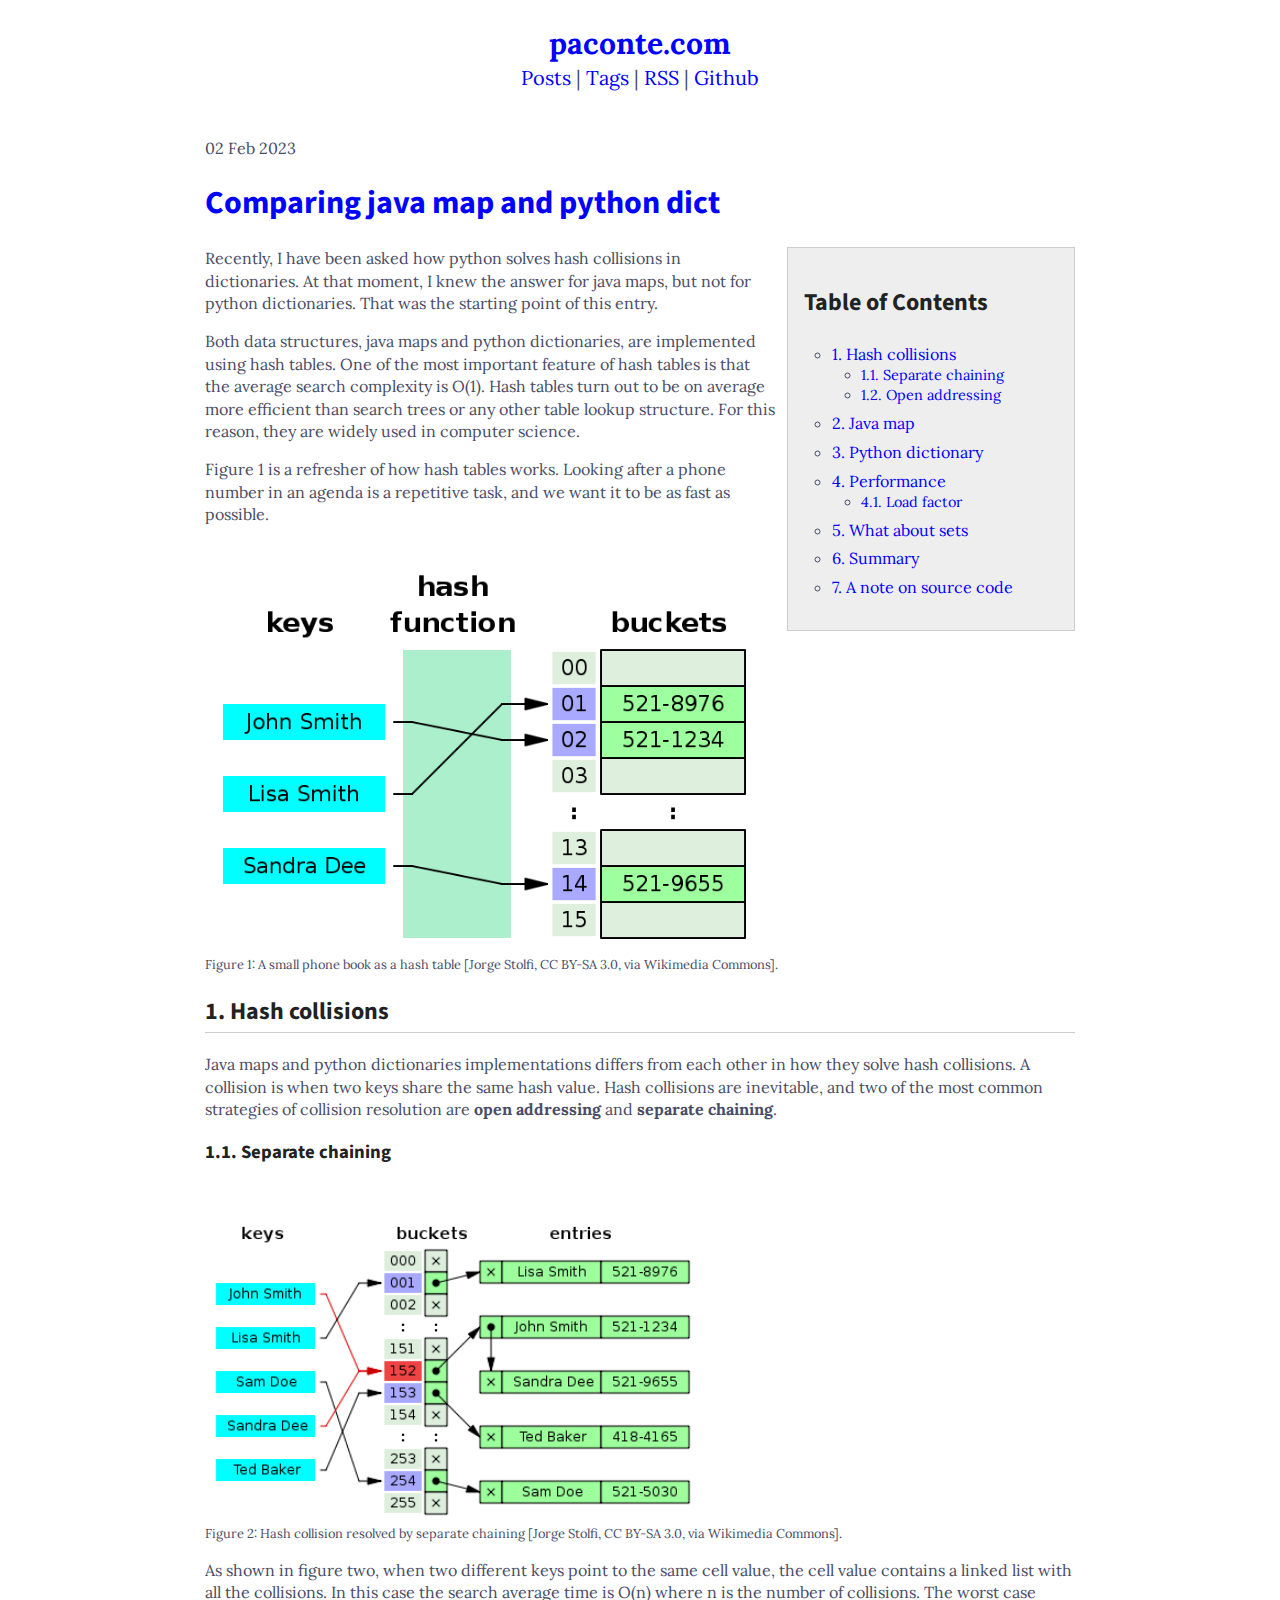
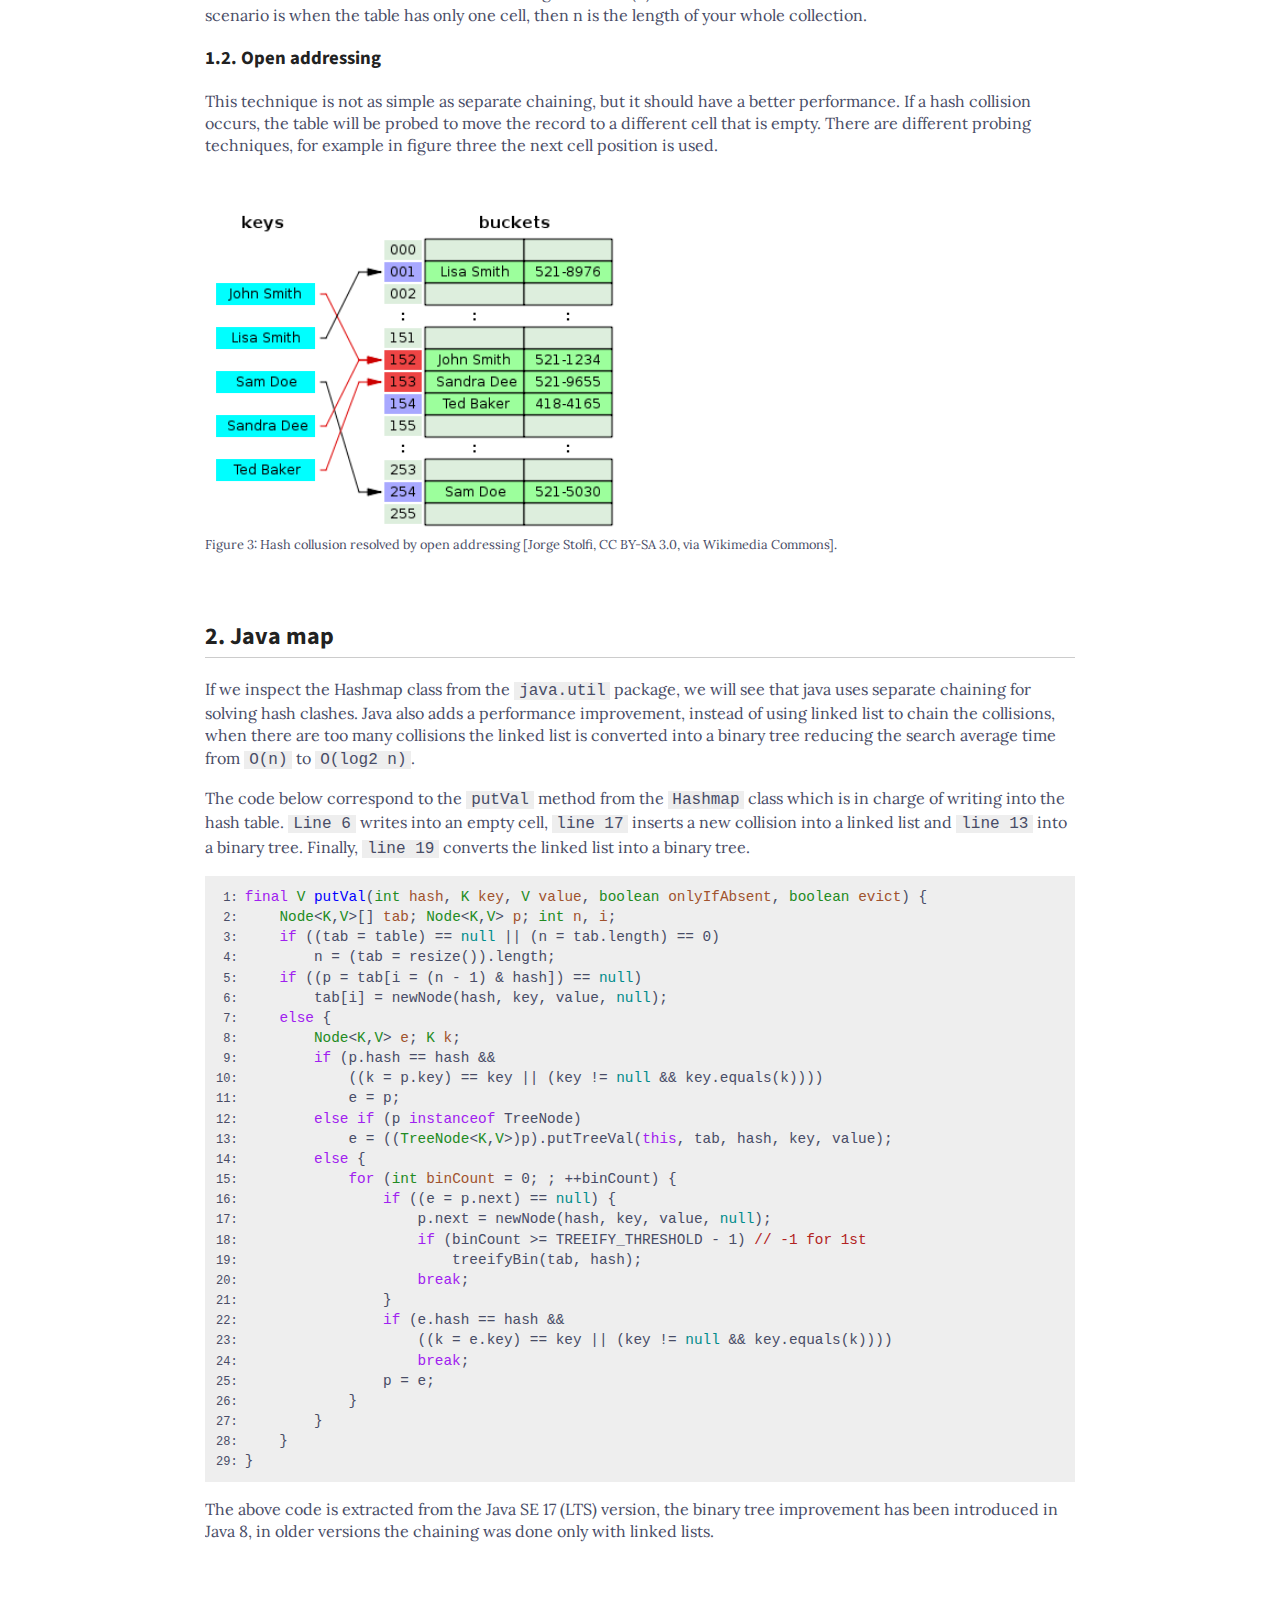
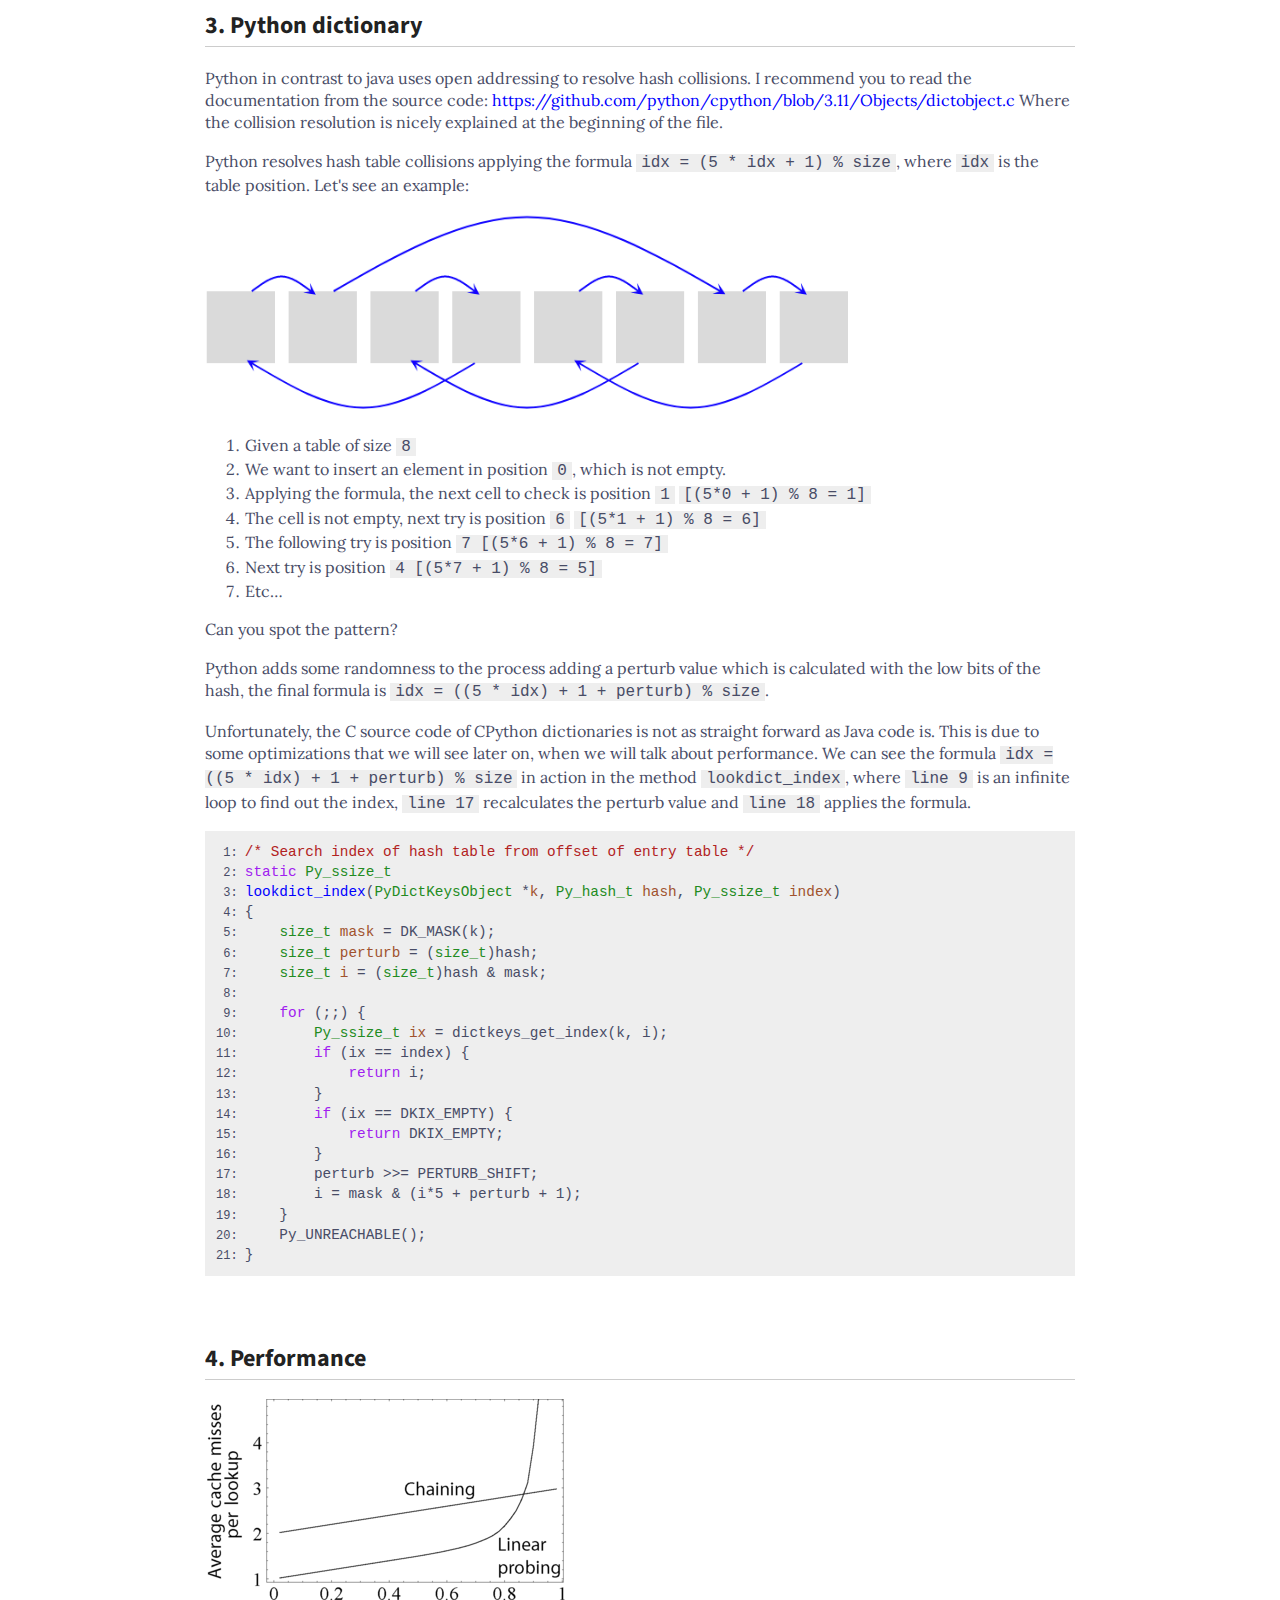
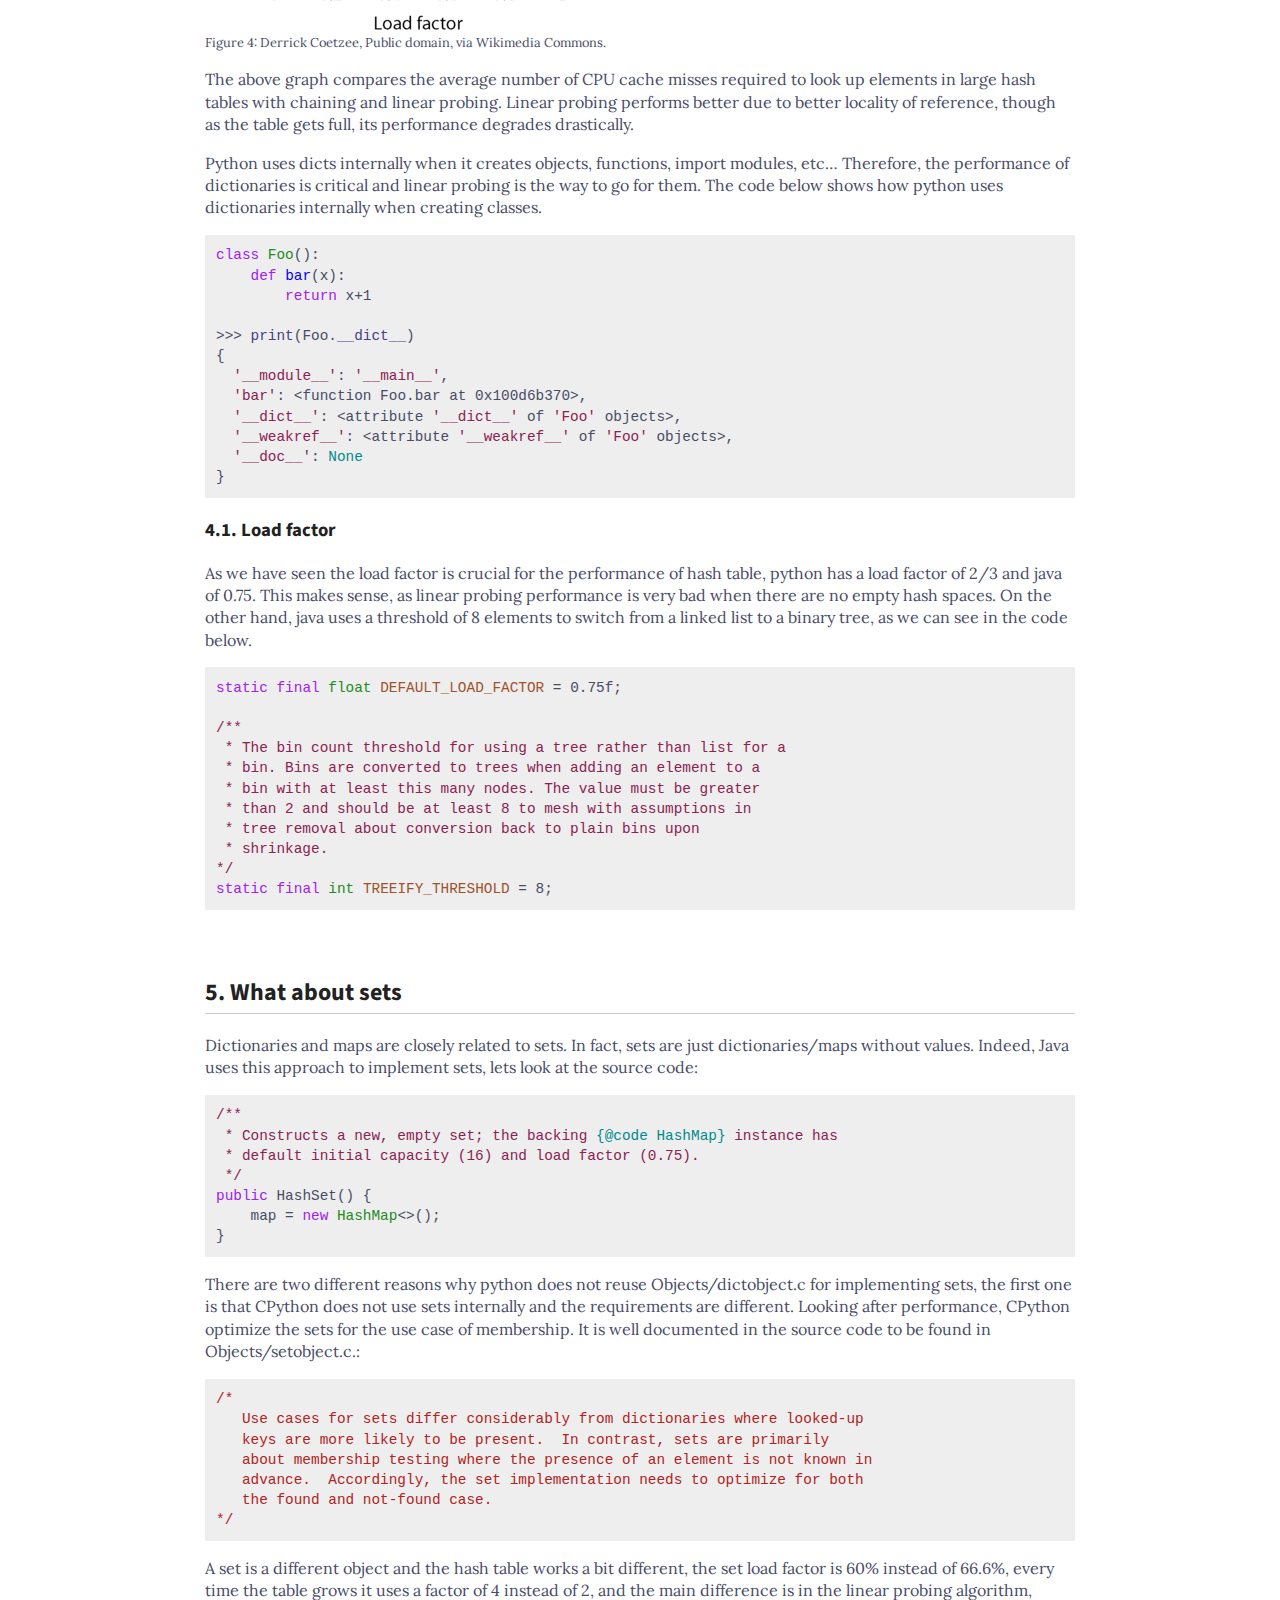
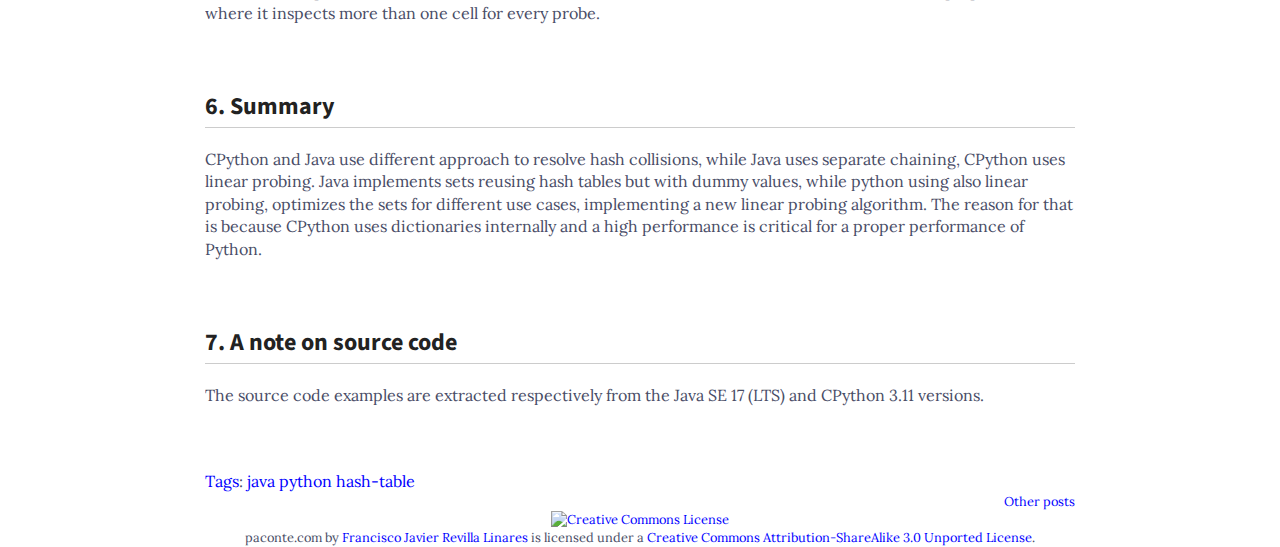
==== 2023-02-02-comparing-java-map-and-python-dictionary.html @ 25b5b7d2 "First version of the blog." ====
<!DOCTYPE html>
<html lang="en">
<head>
<meta charset="UTF-8">
<meta name="description" content="How hash table collisions are solved in java and python">
<link rel="alternate"
      type="application/rss+xml"
      href="https://paconte.com/rss.xml"
      title="RSS feed for https://paconte.com/">
<title>Comparing java map and python dict</title>
<meta name="author" content="Francisco Javier Revilla Linares">
<meta name="referrer" content="no-referrer">
<meta name="viewport" content="initial-scale=1,width=device-width,minimum-scale=1">
<link href= "./static/notes.css" rel="stylesheet" type="text/css" />
<link rel="icon" href="static/favicon.ico"></head>
<body>
<div id="preamble" class="status"><br>
<div class="header">
  <div class="sitelinks">
    <a href="https://paconte.com" style="font-weight:bold;font-size:1.5em;">paconte.com</a><br>
    <a href="https://paconte.com/archive.html">Posts</a>  |  <a href="https://paconte.com/tags.html">Tags</a>  |  <a href="https://paconte.com/rss.xml">RSS</a>  | <a href="https://github.com/paconte">Github</a>
  </div>
</div>
<br>
<br></div>
<div id="content">
<div class="post-date">02 Feb 2023</div><h1 class="post-title"><a href="https://paconte.com/2023-02-02-comparing-java-map-and-python-dictionary.html">Comparing java map and python dict</a></h1>
<nav id="table-of-contents" role="doc-toc">
<h2>Table of Contents</h2>
<div id="text-table-of-contents" role="doc-toc">
<ul>
<li><a href="#org8d18367">1. Hash collisions</a>
<ul>
<li><a href="#orgeb24349">1.1. Separate chaining</a></li>
<li><a href="#org7d9d505">1.2. Open addressing</a></li>
</ul>
</li>
<li><a href="#orgb540661">2. Java map</a></li>
<li><a href="#orgffb9a43">3. Python dictionary</a></li>
<li><a href="#org7fec450">4. Performance</a>
<ul>
<li><a href="#org183f72b">4.1. Load factor</a></li>
</ul>
</li>
<li><a href="#orgb569bdc">5. What about sets</a></li>
<li><a href="#org23e3da2">6. Summary</a></li>
<li><a href="#org6f526eb">7. A note on source code</a></li>
</ul>
</div>
</nav>
<p>
Recently, I have been asked how python solves hash collisions in
dictionaries. At that moment, I knew the answer for java maps, but
not for python dictionaries. That was the starting point of this entry.<br>
</p>

<p>
Both data structures, java maps and python dictionaries, are implemented
using hash tables. One of the most important feature of hash tables is 
that the average search complexity is O(1). Hash tables turn out to be on
average more efficient than search trees or any other table lookup
structure. For this reason, they are widely used in computer science.<br>
</p>

<p>
Figure 1 is a refresher of how hash tables works. Looking after a phone
number in an agenda is a repetitive task, and we want it to be as fast
as possible.
</p>


<figure id="org9284dd5">
<img src="./images/comparing-java-map-python-dict/hash_table_example_630x460px.svg.png" alt="hash_table_example_630x460px.svg.png" width="567px" height="414px">

<figcaption><span class="figure-number">Figure 1: </span>A small phone book as a hash table [Jorge Stolfi, CC BY-SA 3.0, via Wikimedia Commons].</figcaption>
</figure>


<div id="outline-container-org8d18367" class="outline-2">
<h2 id="org8d18367"><span class="section-number-2">1.</span> Hash collisions</h2>
<div class="outline-text-2" id="text-1">
<p>
Java maps and python dictionaries implementations differs from each
other in how they solve hash collisions. A collision is when two keys
share the same hash value. Hash collisions are inevitable, and two of
the most common strategies of collision resolution are <b>open addressing</b>
and <b>separate chaining</b>.
</p>
</div>

<div id="outline-container-orgeb24349" class="outline-3">
<h3 id="orgeb24349"><span class="section-number-3">1.1.</span> Separate chaining</h3>
<div class="outline-text-3" id="text-1-1">

<figure id="org6eb16a6">
<img src="./images/comparing-java-map-python-dict/hash_table_chaining_450x310px.svg.png" alt="hash_table_chaining_450x310px.svg.png" width="495px" height="341px">

<figcaption><span class="figure-number">Figure 2: </span>Hash collision resolved by separate chaining [Jorge Stolfi, CC BY-SA 3.0, via Wikimedia Commons].</figcaption>
</figure>

<p>
As shown in figure two, when two different keys point to the same cell value,
the cell value contains a linked list with all the collisions. In this case
the search average time is O(n) where n is the number of collisions. The
worst case scenario is when the table has only one cell, then n is the length
of your whole collection.
</p>
</div>
</div>

<div id="outline-container-org7d9d505" class="outline-3">
<h3 id="org7d9d505"><span class="section-number-3">1.2.</span> Open addressing</h3>
<div class="outline-text-3" id="text-1-2">
<p>
This technique is not as simple as separate chaining, but it should have a
better performance. If a hash collision occurs, the table will be probed
to move the record to a different cell that is empty. There are different
probing techniques, for example in figure three the next cell position is used.
</p>


<figure id="orge986632">
<img src="./images/comparing-java-map-python-dict/hash_table_open_addressing_380x330px.svg.png" alt="hash_table_open_addressing_380x330px.svg.png" width="418px" height="363px">

<figcaption><span class="figure-number">Figure 3: </span>Hash collusion resolved by open addressing [Jorge Stolfi, CC BY-SA 3.0, via Wikimedia Commons].</figcaption>
</figure>
</div>
</div>
</div>


<div id="outline-container-orgb540661" class="outline-2">
<h2 id="orgb540661"><span class="section-number-2">2.</span> Java map</h2>
<div class="outline-text-2" id="text-2">
<p>
If we inspect the Hashmap class from the <code>java.util</code> package, we will see
that java uses separate chaining for solving hash clashes. Java also adds
a performance improvement, instead of using linked list to chain the
collisions, when there are too many collisions the linked list is
converted into a binary tree reducing the search average time from <code>O(n)</code>
to <code>O(log2 n)</code>.
</p>

<p>
The code below correspond to the <code>putVal</code> method from the <code>Hashmap</code>
class which is in
charge of writing into the hash table. <code>Line 6</code> writes into an empty
cell, <code>line 17</code> inserts a new collision into a linked list and <code>line 13</code>
into a binary tree. Finally, <code>line 19</code> converts the linked list into a
binary tree.
</p>

<div class="org-src-container">
<pre class="src src-java"><span class="linenr"> 1: </span><span style="color: #a020f0;">final</span> <span style="color: #228b22;">V</span> <span style="color: #0000ff;">putVal</span>(<span style="color: #228b22;">int</span> <span style="color: #a0522d;">hash</span>, <span style="color: #228b22;">K</span> <span style="color: #a0522d;">key</span>, <span style="color: #228b22;">V</span> <span style="color: #a0522d;">value</span>, <span style="color: #228b22;">boolean</span> <span style="color: #a0522d;">onlyIfAbsent</span>, <span style="color: #228b22;">boolean</span> <span style="color: #a0522d;">evict</span>) {
<span class="linenr"> 2: </span>    <span style="color: #228b22;">Node</span>&lt;<span style="color: #228b22;">K</span>,<span style="color: #228b22;">V</span>&gt;[] <span style="color: #a0522d;">tab</span>; <span style="color: #228b22;">Node</span>&lt;<span style="color: #228b22;">K</span>,<span style="color: #228b22;">V</span>&gt; <span style="color: #a0522d;">p</span>; <span style="color: #228b22;">int</span> <span style="color: #a0522d;">n</span>, <span style="color: #a0522d;">i</span>;
<span class="linenr"> 3: </span>    <span style="color: #a020f0;">if</span> ((tab = table) == <span style="color: #008b8b;">null</span> || (n = tab.length) == 0)
<span class="linenr"> 4: </span>        n = (tab = resize()).length;
<span class="linenr"> 5: </span>    <span style="color: #a020f0;">if</span> ((p = tab[i = (n - 1) &amp; hash]) == <span style="color: #008b8b;">null</span>)
<span class="linenr"> 6: </span>        tab[i] = newNode(hash, key, value, <span style="color: #008b8b;">null</span>);
<span class="linenr"> 7: </span>    <span style="color: #a020f0;">else</span> {
<span class="linenr"> 8: </span>        <span style="color: #228b22;">Node</span>&lt;<span style="color: #228b22;">K</span>,<span style="color: #228b22;">V</span>&gt; <span style="color: #a0522d;">e</span>; <span style="color: #228b22;">K</span> <span style="color: #a0522d;">k</span>;
<span class="linenr"> 9: </span>        <span style="color: #a020f0;">if</span> (p.hash == hash &amp;&amp;
<span class="linenr">10: </span>            ((k = p.key) == key || (key != <span style="color: #008b8b;">null</span> &amp;&amp; key.equals(k))))
<span class="linenr">11: </span>            e = p;
<span class="linenr">12: </span>        <span style="color: #a020f0;">else</span> <span style="color: #a020f0;">if</span> (p <span style="color: #a020f0;">instanceof</span> TreeNode)
<span class="linenr">13: </span>            e = ((<span style="color: #228b22;">TreeNode</span>&lt;<span style="color: #228b22;">K</span>,<span style="color: #228b22;">V</span>&gt;)p).putTreeVal(<span style="color: #a020f0;">this</span>, tab, hash, key, value);
<span class="linenr">14: </span>        <span style="color: #a020f0;">else</span> {
<span class="linenr">15: </span>            <span style="color: #a020f0;">for</span> (<span style="color: #228b22;">int</span> <span style="color: #a0522d;">binCount</span> = 0; ; ++binCount) {
<span class="linenr">16: </span>                <span style="color: #a020f0;">if</span> ((e = p.next) == <span style="color: #008b8b;">null</span>) {
<span class="linenr">17: </span>                    p.next = newNode(hash, key, value, <span style="color: #008b8b;">null</span>);
<span class="linenr">18: </span>                    <span style="color: #a020f0;">if</span> (binCount &gt;= TREEIFY_THRESHOLD - 1) <span style="color: #b22222;">// </span><span style="color: #b22222;">-1 for 1st</span>
<span class="linenr">19: </span>                        treeifyBin(tab, hash);
<span class="linenr">20: </span>                    <span style="color: #a020f0;">break</span>;
<span class="linenr">21: </span>                }
<span class="linenr">22: </span>                <span style="color: #a020f0;">if</span> (e.hash == hash &amp;&amp;
<span class="linenr">23: </span>                    ((k = e.key) == key || (key != <span style="color: #008b8b;">null</span> &amp;&amp; key.equals(k))))
<span class="linenr">24: </span>                    <span style="color: #a020f0;">break</span>;
<span class="linenr">25: </span>                p = e;
<span class="linenr">26: </span>            }
<span class="linenr">27: </span>        }
<span class="linenr">28: </span>    }
<span class="linenr">29: </span>}
</pre>
</div>

<p>
The above code is extracted from the Java SE 17 (LTS) version, the binary
tree improvement has been introduced in Java 8, in older versions the
chaining was done only with linked lists.
</p>
</div>
</div>


<div id="outline-container-orgffb9a43" class="outline-2">
<h2 id="orgffb9a43"><span class="section-number-2">3.</span> Python dictionary</h2>
<div class="outline-text-2" id="text-3">
<p>
Python in contrast to java uses open addressing to resolve hash collisions.
I recommend you to read the documentation from the source code: 
<a href="https://github.com/python/cpython/blob/3.11/Objects/dictobject.c">https://github.com/python/cpython/blob/3.11/Objects/dictobject.c</a>
Where the collision resolution is nicely explained at the beginning of the
file.
</p>

<p>
Python resolves hash table collisions applying the formula
<code>idx = (5 * idx + 1) % size</code>, where <code>idx</code> is the table position. 
Let's see an example:<br>
</p>


<figure id="org8027142">
<img src="./images/comparing-java-map-python-dict/python_open_chaining_formula_720x228px.png" alt="python_open_chaining_formula_720x228px.png" width="648px" height="205px">

</figure>

<ol class="org-ol">
<li>Given a table of size <code>8</code></li>
<li>We want to insert an element in position <code>0</code>, which is not empty.</li>
<li>Applying the formula, the next cell to check is position <code>1</code>  <code>[(5*0 + 1) % 8 = 1]</code></li>
<li>The cell is not empty, next try is position <code>6</code> <code>[(5*1 + 1) % 8 = 6]</code></li>
<li>The following try is position <code>7 [(5*6 + 1) % 8 = 7]</code></li>
<li>Next try is position  <code>4 [(5*7 + 1) % 8 = 5]</code></li>
<li>Etc&#x2026;</li>
</ol>

<p>
Can you spot the pattern?
</p>

<p>
Python adds some randomness to the process adding a perturb value which is
calculated with the low bits of the hash, the final formula is
<code>idx = ((5 * idx) + 1 + perturb) % size</code>.
</p>


<p>
Unfortunately, the C source code of CPython dictionaries is not as straight
forward as Java code is. This is due to some optimizations that we will
see later on, when we will talk about performance. We can see the formula
<code>idx = ((5 * idx) + 1 + perturb) % size</code>
in action in the method <code>lookdict_index</code>, where <code>line 9</code> is an infinite
loop to find out the index, <code>line 17</code> recalculates the perturb value and
<code>line 18</code> applies the formula.
</p>


<div class="org-src-container">
<pre class="src src-c"><span class="linenr"> 1: </span><span style="color: #b22222;">/* </span><span style="color: #b22222;">Search index of hash table from offset of entry table</span><span style="color: #b22222;"> */</span>
<span class="linenr"> 2: </span><span style="color: #a020f0;">static</span> <span style="color: #228b22;">Py_ssize_t</span>
<span class="linenr"> 3: </span><span style="color: #0000ff;">lookdict_index</span>(<span style="color: #228b22;">PyDictKeysObject</span> *<span style="color: #a0522d;">k</span>, <span style="color: #228b22;">Py_hash_t</span> <span style="color: #a0522d;">hash</span>, <span style="color: #228b22;">Py_ssize_t</span> <span style="color: #a0522d;">index</span>)
<span class="linenr"> 4: </span>{
<span class="linenr"> 5: </span>    <span style="color: #228b22;">size_t</span> <span style="color: #a0522d;">mask</span> = DK_MASK(k);
<span class="linenr"> 6: </span>    <span style="color: #228b22;">size_t</span> <span style="color: #a0522d;">perturb</span> = (<span style="color: #228b22;">size_t</span>)hash;
<span class="linenr"> 7: </span>    <span style="color: #228b22;">size_t</span> <span style="color: #a0522d;">i</span> = (<span style="color: #228b22;">size_t</span>)hash &amp; mask;
<span class="linenr"> 8: </span>
<span class="linenr"> 9: </span>    <span style="color: #a020f0;">for</span> (;;) {
<span class="linenr">10: </span>        <span style="color: #228b22;">Py_ssize_t</span> <span style="color: #a0522d;">ix</span> = dictkeys_get_index(k, i);
<span class="linenr">11: </span>        <span style="color: #a020f0;">if</span> (ix == index) {
<span class="linenr">12: </span>            <span style="color: #a020f0;">return</span> i;
<span class="linenr">13: </span>        }
<span class="linenr">14: </span>        <span style="color: #a020f0;">if</span> (ix == DKIX_EMPTY) {
<span class="linenr">15: </span>            <span style="color: #a020f0;">return</span> DKIX_EMPTY;
<span class="linenr">16: </span>        }
<span class="linenr">17: </span>        perturb &gt;&gt;= PERTURB_SHIFT;
<span class="linenr">18: </span>        i = mask &amp; (i*5 + perturb + 1);
<span class="linenr">19: </span>    }
<span class="linenr">20: </span>    Py_UNREACHABLE();
<span class="linenr">21: </span>}
</pre>
</div>
</div>
</div>

<div id="outline-container-org7fec450" class="outline-2">
<h2 id="org7fec450"><span class="section-number-2">4.</span> Performance</h2>
<div class="outline-text-2" id="text-4">

<figure id="orga9baba5">
<img src="./images/comparing-java-map-python-dict/hash_table_average_insertion_time_362x235px.png" alt="hash_table_average_insertion_time_362x235px.png" width="362px" height="235px">

<figcaption><span class="figure-number">Figure 4: </span>Derrick Coetzee, Public domain, via Wikimedia Commons.</figcaption>
</figure>


<p>
The above graph compares the average number of CPU cache
misses required to look up elements in large hash tables with chaining
and linear probing. Linear probing performs better due to better locality
of reference, though as the table gets full, its performance degrades
drastically.
</p>

<p>
Python uses dicts internally when it creates objects, functions,
import modules, etc&#x2026; Therefore, the performance of dictionaries is
critical and linear probing is the way to go for them. The code below
shows how python uses dictionaries internally when creating classes.
</p>

<div class="org-src-container">
<pre class="src src-python"><span style="color: #a020f0;">class</span> <span style="color: #228b22;">Foo</span>():
    <span style="color: #a020f0;">def</span> <span style="color: #0000ff;">bar</span>(x):
        <span style="color: #a020f0;">return</span> x+1

&gt;&gt;&gt; <span style="color: #483d8b;">print</span>(Foo.<span style="color: #483d8b;">__dict__</span>)
{
  <span style="color: #8b2252;">'__module__'</span>: <span style="color: #8b2252;">'__main__'</span>,
  <span style="color: #8b2252;">'bar'</span>: &lt;function Foo.bar at 0x100d6b370&gt;,
  <span style="color: #8b2252;">'__dict__'</span>: &lt;attribute <span style="color: #8b2252;">'__dict__'</span> of <span style="color: #8b2252;">'Foo'</span> objects&gt;,
  <span style="color: #8b2252;">'__weakref__'</span>: &lt;attribute <span style="color: #8b2252;">'__weakref__'</span> of <span style="color: #8b2252;">'Foo'</span> objects&gt;,
  <span style="color: #8b2252;">'__doc__'</span>: <span style="color: #008b8b;">None</span>
}
</pre>
</div>
</div>


<div id="outline-container-org183f72b" class="outline-3">
<h3 id="org183f72b"><span class="section-number-3">4.1.</span> Load factor</h3>
<div class="outline-text-3" id="text-4-1">
<p>
As we have seen the load factor is crucial for the performance of hash table,
python has a load factor of 2/3 and java of 0.75. This makes sense, as linear
probing performance is very bad when there are no empty hash spaces. On the
other hand, java uses a threshold of 8 elements to switch from a linked list
to a binary tree, as we can see in the code below.
</p>

<div class="org-src-container">
<pre class="src src-java"><span style="color: #a020f0;">static</span> <span style="color: #a020f0;">final</span> <span style="color: #228b22;">float</span> <span style="color: #a0522d;">DEFAULT_LOAD_FACTOR</span> = 0.75f;

<span style="color: #8b2252;">/**</span>
<span style="color: #8b2252;"> * The bin count threshold for using a tree rather than list for a</span>
<span style="color: #8b2252;"> * bin. Bins are converted to trees when adding an element to a</span>
<span style="color: #8b2252;"> * bin with at least this many nodes. The value must be greater</span>
<span style="color: #8b2252;"> * than 2 and should be at least 8 to mesh with assumptions in</span>
<span style="color: #8b2252;"> * tree removal about conversion back to plain bins upon</span>
<span style="color: #8b2252;"> * shrinkage.</span>
<span style="color: #8b2252;">*/</span>
<span style="color: #a020f0;">static</span> <span style="color: #a020f0;">final</span> <span style="color: #228b22;">int</span> <span style="color: #a0522d;">TREEIFY_THRESHOLD</span> = 8;
</pre>
</div>
</div>
</div>
</div>


<div id="outline-container-orgb569bdc" class="outline-2">
<h2 id="orgb569bdc"><span class="section-number-2">5.</span> What about sets</h2>
<div class="outline-text-2" id="text-5">
<p>
Dictionaries and maps are closely related to sets. In fact, sets are just
dictionaries/maps without values. Indeed, Java uses this approach to
implement sets, lets look at the source code: 
</p>

<div class="org-src-container">
<pre class="src src-java"><span style="color: #8b2252;">/**</span>
<span style="color: #8b2252;"> * Constructs a new, empty set; the backing </span><span style="color: #008b8b;">{@code HashMap}</span><span style="color: #8b2252;"> instance has</span>
<span style="color: #8b2252;"> * default initial capacity (16) and load factor (0.75).</span>
<span style="color: #8b2252;"> */</span>
<span style="color: #a020f0;">public</span> HashSet() {
    map = <span style="color: #a020f0;">new</span> <span style="color: #228b22;">HashMap</span>&lt;&gt;();
}
</pre>
</div>

<p>
There are two different reasons why python does not reuse Objects/dictobject.c for
implementing sets,
the first one is that CPython does not use sets internally and the requirements
are different. Looking after performance, CPython optimize the sets for the use
case of membership. It is well documented in the source code to be found in
Objects/setobject.c.:
</p>

<div class="org-src-container">
<pre class="src src-c"><span style="color: #b22222;">/*</span>
<span style="color: #b22222;">   Use cases for sets differ considerably from dictionaries where looked-up</span>
<span style="color: #b22222;">   keys are more likely to be present.  In contrast, sets are primarily</span>
<span style="color: #b22222;">   about membership testing where the presence of an element is not known in</span>
<span style="color: #b22222;">   advance.  Accordingly, the set implementation needs to optimize for both</span>
<span style="color: #b22222;">   the found and not-found case.</span>
<span style="color: #b22222;">*/</span>
</pre>
</div>

<p>
A set is a different object and the hash table works a bit different,
the set load factor is 60% instead of 66.6%, every time the table grows
it uses a factor of 4 instead of 2, and the main difference is in the
linear probing algorithm, where it inspects more than one cell for every
probe. 
</p>
</div>
</div>

<div id="outline-container-org23e3da2" class="outline-2">
<h2 id="org23e3da2"><span class="section-number-2">6.</span> Summary</h2>
<div class="outline-text-2" id="text-6">
<p>
CPython and Java use different approach to resolve hash collisions,
while Java uses separate chaining, CPython uses linear probing. Java
implements sets reusing hash tables but with dummy values, while python
using also linear probing, optimizes the sets for different use cases,
implementing a new linear probing algorithm. The reason for that is because
CPython uses dictionaries internally and a high performance is critical
for a proper performance of Python.
</p>
</div>
</div>

<div id="outline-container-org6f526eb" class="outline-2">
<h2 id="org6f526eb"><span class="section-number-2">7.</span> A note on source code</h2>
<div class="outline-text-2" id="text-7">
<p>
The source code examples are extracted respectively from the Java SE 17
(LTS) and CPython 3.11 versions.
</p>
</div>
</div>
<div class="taglist"><a href="https://paconte.com/tags.html">Tags</a>: <a href="https://paconte.com/tag-java.html">java</a> <a href="https://paconte.com/tag-python.html">python</a> <a href="https://paconte.com/tag-hash-table.html">hash-table</a> </div></div>
<div id="postamble" class="status"><div id="archive"><a href="https://paconte.com/archive.html">Other posts</a></div>
<center><a rel="license" href="https://creativecommons.org/licenses/by-sa/3.0/"><img alt="Creative Commons License" style="border-width:0" src="https://i.creativecommons.org/l/by-sa/3.0/88x31.png" /></a><br /><span xmlns:dct="https://purl.org/dc/terms/" href="https://purl.org/dc/dcmitype/Text" property="dct:title" rel="dct:type">paconte.com</span> by <a xmlns:cc="https://creativecommons.org/ns#" href="https://paconte.com" property="cc:attributionName" rel="cc:attributionURL">Francisco Javier Revilla Linares</a> is licensed under a <a rel="license" href="https://creativecommons.org/licenses/by-sa/3.0/">Creative Commons Attribution-ShareAlike 3.0 Unported License</a>.</center></div>
</body>
</html>
---- static/notes.css ----
/* Welcome to Compass.
 * In this file you should write your main styles. (or centralize your imports)
 * Import this file using the following HTML or equivalent:
 * <link href="/static/css/notes.css" media="screen, projection" rel="stylesheet" type="text/css" /> */
/* use normalize.css instead of reset
   http://stackoverflow.com/a/8357635/114833 */
/* @import "compass/reset"; */
@import "https://fonts.googleapis.com/css?family=Lora:400,400i,700,700i|Source+Code+Pro|Source+Sans+Pro:700,700i";
/*! HTML5 Boilerplate v4.3.0 | MIT License | http://h5bp.com/ */
/*
 * What follows is the result of much research on cross-browser styling.
 * Credit left inline and big thanks to Nicolas Gallagher, Jonathan Neal,
 * Kroc Camen, and the H5BP dev community and team.
 */
/* ==========================================================================
   Base styles: opinionated defaults
   ========================================================================== */
html,
button,
input,
select,
textarea {
  color: #484C66;
}

html {
  font-size: 90%;
  line-height: 1.4;
}

*,
*:before,
*:after {
  -moz-box-sizing: border-box;
  -webkit-box-sizing: border-box;
  box-sizing: border-box;
}

a {
  white-space: pre;
  white-space: pre-wrap;
  white-space: pre-line;
  white-space: -pre-wrap;
  white-space: -o-pre-wrap;
  white-space: -moz-pre-wrap;
  white-space: -hp-pre-wrap;
  word-wrap: break-word;
  text-decoration: none;
}
a:hover {
  color: #EA4C89;
}

/*
 * Remove text-shadow in selection highlight: h5bp.com/i
 * These selection rule sets have to be separate.
 * Customize the background color to match your design.
 */
::-moz-selection {
  background: #EA4C89;
  color: #FFF;
  text-shadow: none;
}

::selection {
  background: #EA4C89;
  color: #FFF;
  text-shadow: none;
}

/*
 * A better looking default horizontal rule
 */
hr {
  display: block;
  height: 1px;
  border: 0;
  border-top: 1px dashed #CCC;
  margin: 1em 0;
  padding: 0;
}

/*
 * Remove the gap between images, videos, audio and canvas and the bottom of
 * their containers: h5bp.com/i/440
 */
audio,
canvas,
img,
video {
  vertical-align: middle;
}

/*
 * Remove default fieldset styles.
 */
fieldset {
  border: 0;
  margin: 0;
  padding: 0;
}

/*
 * Allow only vertical resizing of textareas.
 */
textarea {
  resize: vertical;
}

/* ==========================================================================
   Author's custom styles
   ========================================================================== */
.todo,
.done,
.tag {
  font-family: "Source Pro", Monaco, "Courier New", monospace;
  padding: 0 0.3em;
  background-color: #EEE;
  border: 1px solid #CCC;
}

.todo {
  color: #DD4433;
}

.done {
  color: #44934B;
}

.tag {
  font-size: 80%;
  font-weight: normal;
  margin: 0 0.3em;
  display: none;
}

.timestamp {
  color: #BEBEBE;
}

.timestamp-kwd {
  color: #5F9EA0;
}

.right {
  margin-left: auto;
  margin-right: 0px;
  text-align: right;
}

.left {
  margin-left: 0px;
  margin-right: auto;
  text-align: left;
}

.center {
  margin-left: auto;
  margin-right: auto;
  text-align: center;
}

.underline {
  text-decoration: underline;
}

#postamble p,
#preamble p {
  font-size: 90%;
  margin: .2em;
}

pre,
code {
  font-family: "Source Pro", Monaco, "Courier New", monospace;
  padding-left: 0.3em;
  padding-right: 0.3em;
}

pre {
  font-size: 90%;
  padding: 8pt;
  overflow: auto;
  white-space: pre;
  word-wrap: normal;
}

pre.src {
  position: relative;
}
pre.src:before {
  display: none;
  position: absolute;
  background-color: #FFF;
  top: 0.5em;
  right: 0.5em;
  padding: 4px;
  border: 1px solid #CCC;
}

pre.src-sh:before {
  content: "Shell Script";
}

pre.src-bash:before {
  content: "Bash Script";
}

pre.src-emacs-lisp:before {
  content: "Emacs Lisp";
}

pre.src-R:before {
  content: "R";
}

pre.src-perl:before {
  content: "Perl";
}

pre.src-java:before {
  content: "Java";
}

pre.src-sql:before {
  content: "SQL";
}

pre.src-c:before {
  content: "C";
}

pre.src-cpp:before {
  content: "C++";
}

pre.src-html:before {
  content: "HTML";
}

table {
  border-collapse: collapse;
  display: block;
  overflow-x: auto;
}

caption.t-above {
  caption-side: top;
}

caption.t-bottom {
  caption-side: bottom;
}

td, th {
  vertical-align: top;
  border: 1px solid #CCC;
  padding: 0.5em;
}

th.right {
  text-align: center;
}

th.left {
  text-align: center;
}

th.center {
  text-align: center;
}

td.right {
  text-align: right;
}

td.left {
  text-align: left;
}

td.center {
  text-align: center;
}

dt {
  font-weight: bold;
}

#footnotes {
  border-top: 5px solid #EA4C89;
  margin-bottom: 5em;
}
#footnotes h2 {
  display: none;
}

#text-footnotes {
  margin-top: 1em;
}

.footpara:nth-child(2) {
  display: inline;
}

.footpara {
  display: block;
}

.footdef sup:before {
  content: "[";
}
.footdef sup:after {
  content: "]";
}
.footdef p {
  display: inline;
}

figure {
    margin: 0;
}
figure img {
  max-width: 100%;
}

figcaption {
    #text-align: center;
  font-size: 0.8rem;
}

.inlinetask {
  padding: 10px;
  border: 2px solid gray;
  margin: 10px;
  background: #ffffcc;
}

#org-div-home-and-up {
  text-align: right;
  font-size: 70%;
  white-space: nowrap;
}

textarea {
  overflow-x: auto;
}

.linenr {
  font-size: smaller;
}

.code-highlighted {
  background-color: #ffff00;
}

.org-info-js_info-navigation {
  border-style: none;
}

#org-info-js_console-label {
  font-size: 10px;
  font-weight: bold;
  white-space: nowrap;
}

.org-info-js_search-highlight {
  background-color: #ffff00;
  color: #000000;
  font-weight: bold;
}

p.verse,
blockquote {
  margin: 0;
  padding: 0;
  padding-left: 3%;
  border-left: 5px solid #EA4C89;
}

body {
  font-family: Lora, Palatino, Georgia, serif;
  width: 92%;
#  max-width: 1024px;
  max-width: 23cm;
  margin: 0 auto;
  background-color: #FFF;
}

h2 {
  line-height: 1.62em;
}

.title {
  margin: 0 0 2em 0;
  line-height: 2em;
  border-bottom: 5px solid #EA4C89;
  text-align: center;
}

#postamble {
  font-size: 80%;
  line-height: 1.4em;
  text-align: right;
}

h1, h2, h3, h4, h5, h6 {
  font-family: "Source Sans Pro", sans-serif;
  color: #222;
}

.outline-2 {
  margin-bottom: 4em;
}
.outline-2 h2 {
  border-bottom: 1px solid #CCC;
}

.outline-text-2 code, pre {
  background-color: #EEE;
}

#table-of-contents {
  display: none;
  margin-left: 0.5em;
}

#text-table-of-contents ul {
  padding-left: 1.8em;
}
#text-table-of-contents li {
  list-style-type: circle;
  margin: 0.4em 0;
}
#text-table-of-contents ul ul {
  margin: 0;
}
#text-table-of-contents li li {
  font-weight: normal;
  font-size: 90%;
  margin: 0;
}

#content {
  overflow: hidden;
  *zoom: 1;
}

/* ==========================================================================
   EXAMPLE Media Queries for Responsive Design.
   These examples override the primary ('mobile first') styles.
   Modify as content requires.
   ========================================================================== */
@media only screen and (min-width: 35em) {
  /* Style adjustments for viewports that meet the condition */
}
@media print, (-o-min-device-pixel-ratio: 5 / 4), (-webkit-min-device-pixel-ratio: 1.25), (min-resolution: 120dpi) {
  /* Style adjustments for high resolution devices */
}
/* ==========================================================================
   Print styles.
   Inlined to avoid required HTTP connection: h5bp.com/r
   ========================================================================== */
@media print {
  * {
    background: transparent !important;
    color: #000 !important;
    /* Black prints faster: h5bp.com/s */
    box-shadow: none !important;
    text-shadow: none !important;
  }

  a,
  a:visited {
    text-decoration: underline;
  }

  a[href]:after {
    content: " (" attr(href) ")";
  }

  abbr[title]:after {
    content: " (" attr(title) ")";
  }

  /*
   * Don't show links for images, or javascript/internal links
   */
  .ir a:after,
  a[href^="javascript:"]:after,
  a[href^="#"]:after {
    content: "";
  }

  pre,
  blockquote {
    /* border: 1px solid #999; */
    page-break-inside: avoid;
  }

  thead {
    display: table-header-group;
    /* h5bp.com/t */
  }

  tr,
  img {
    page-break-inside: avoid;
  }

  img {
    max-width: 100% !important;
  }

  @page {
    margin: 0.5cm;
  }
  p,
  h2,
  h3 {
    orphans: 3;
    widows: 3;
  }

  h2,
  h3 {
    page-break-after: avoid;
  }

  #table-of-contents {
    display: block;
    width: initial;
    border: none;
  }
  #table-of-contents a {
    text-decoration: none;
  }
}
/* large screen */
@media screen and (min-width: 40rem) {
  html {
    font-size: 100%;
  }

  #table-of-contents {
    display: block;
    padding: 1em;
    width: 32%;
    min-width: 18em;
    float: right;
    background-color: #EEE;
    position: relative;
    /* required by z-index */
    z-index: 5000;
    border: 1px solid #CCC;
  }

  .tag {
    display: initial;
  }
}


/* sitelinks */

.sitelinks {
    text-align: center;
    font-size: 20px;
    text-decoration: none;
}


a:link, a:visited {
    color: blue;
}

/*
a:hover {
    color: red;
}
*/
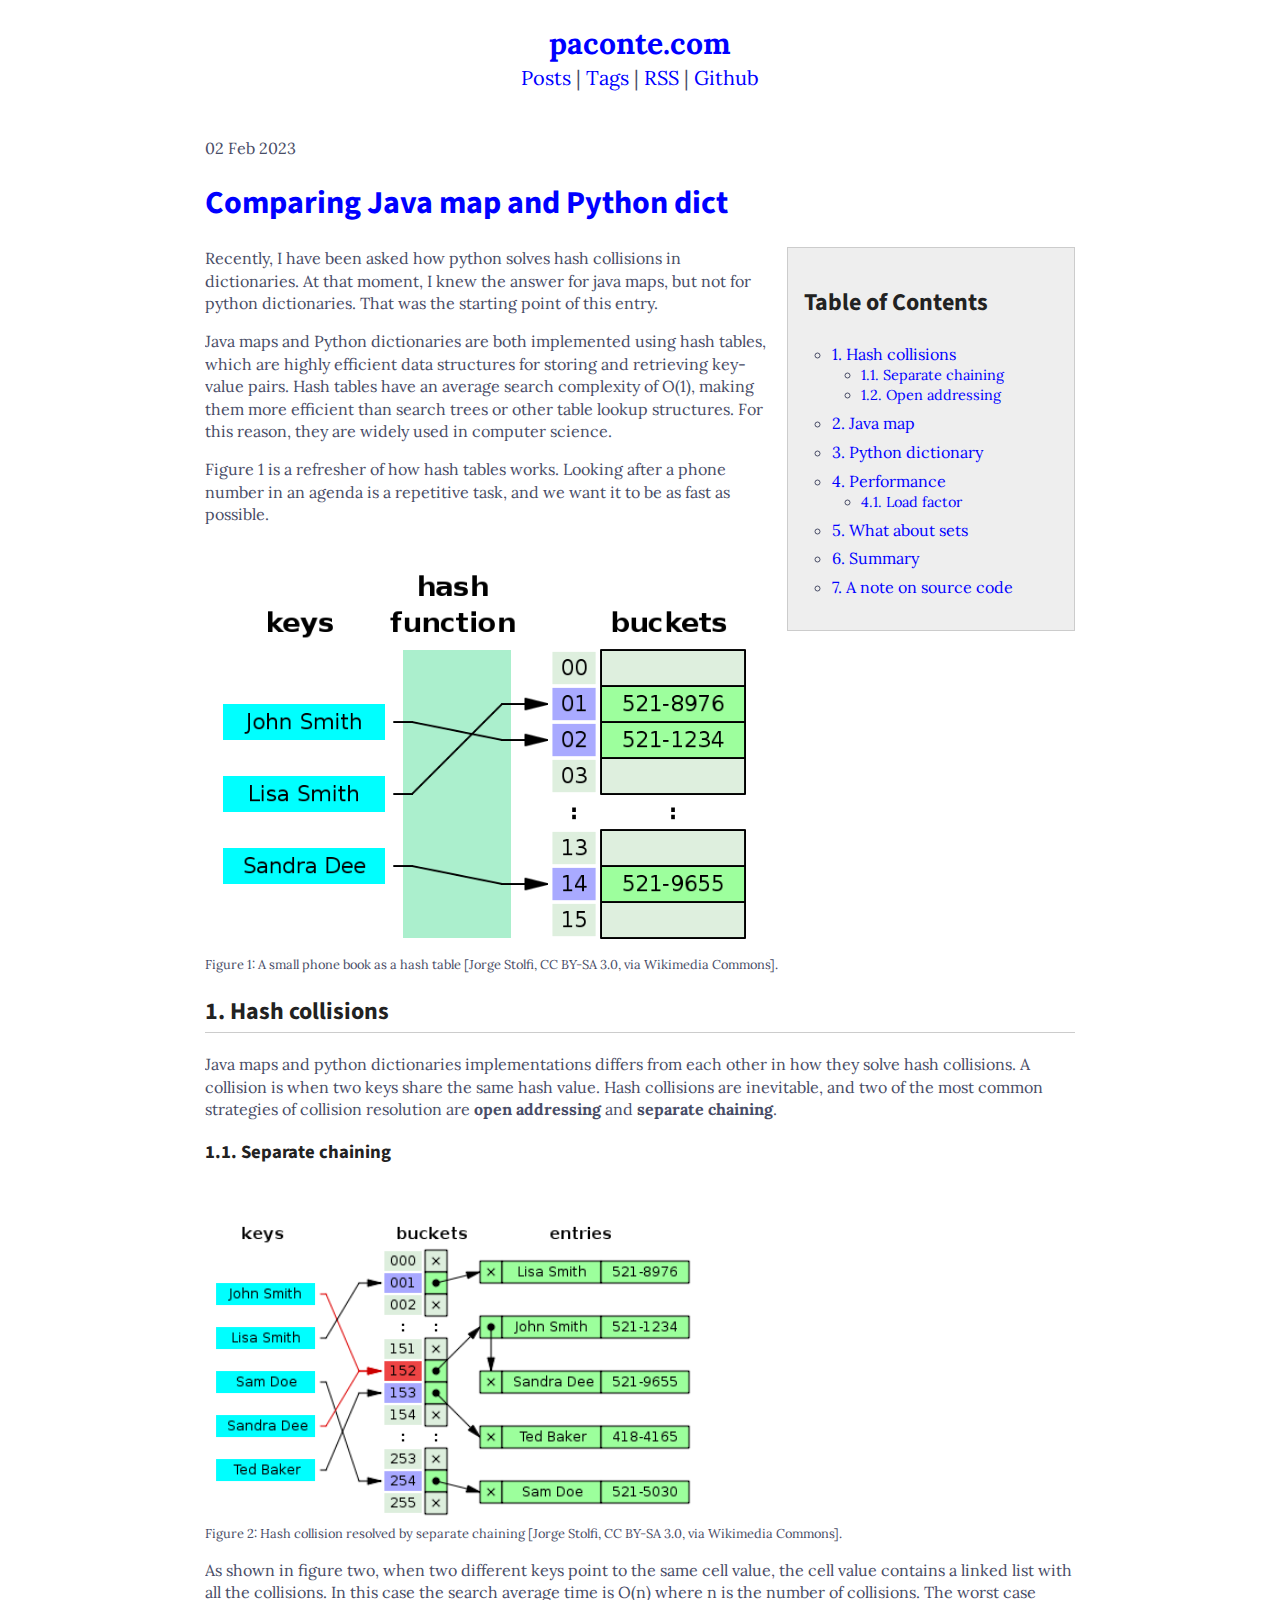
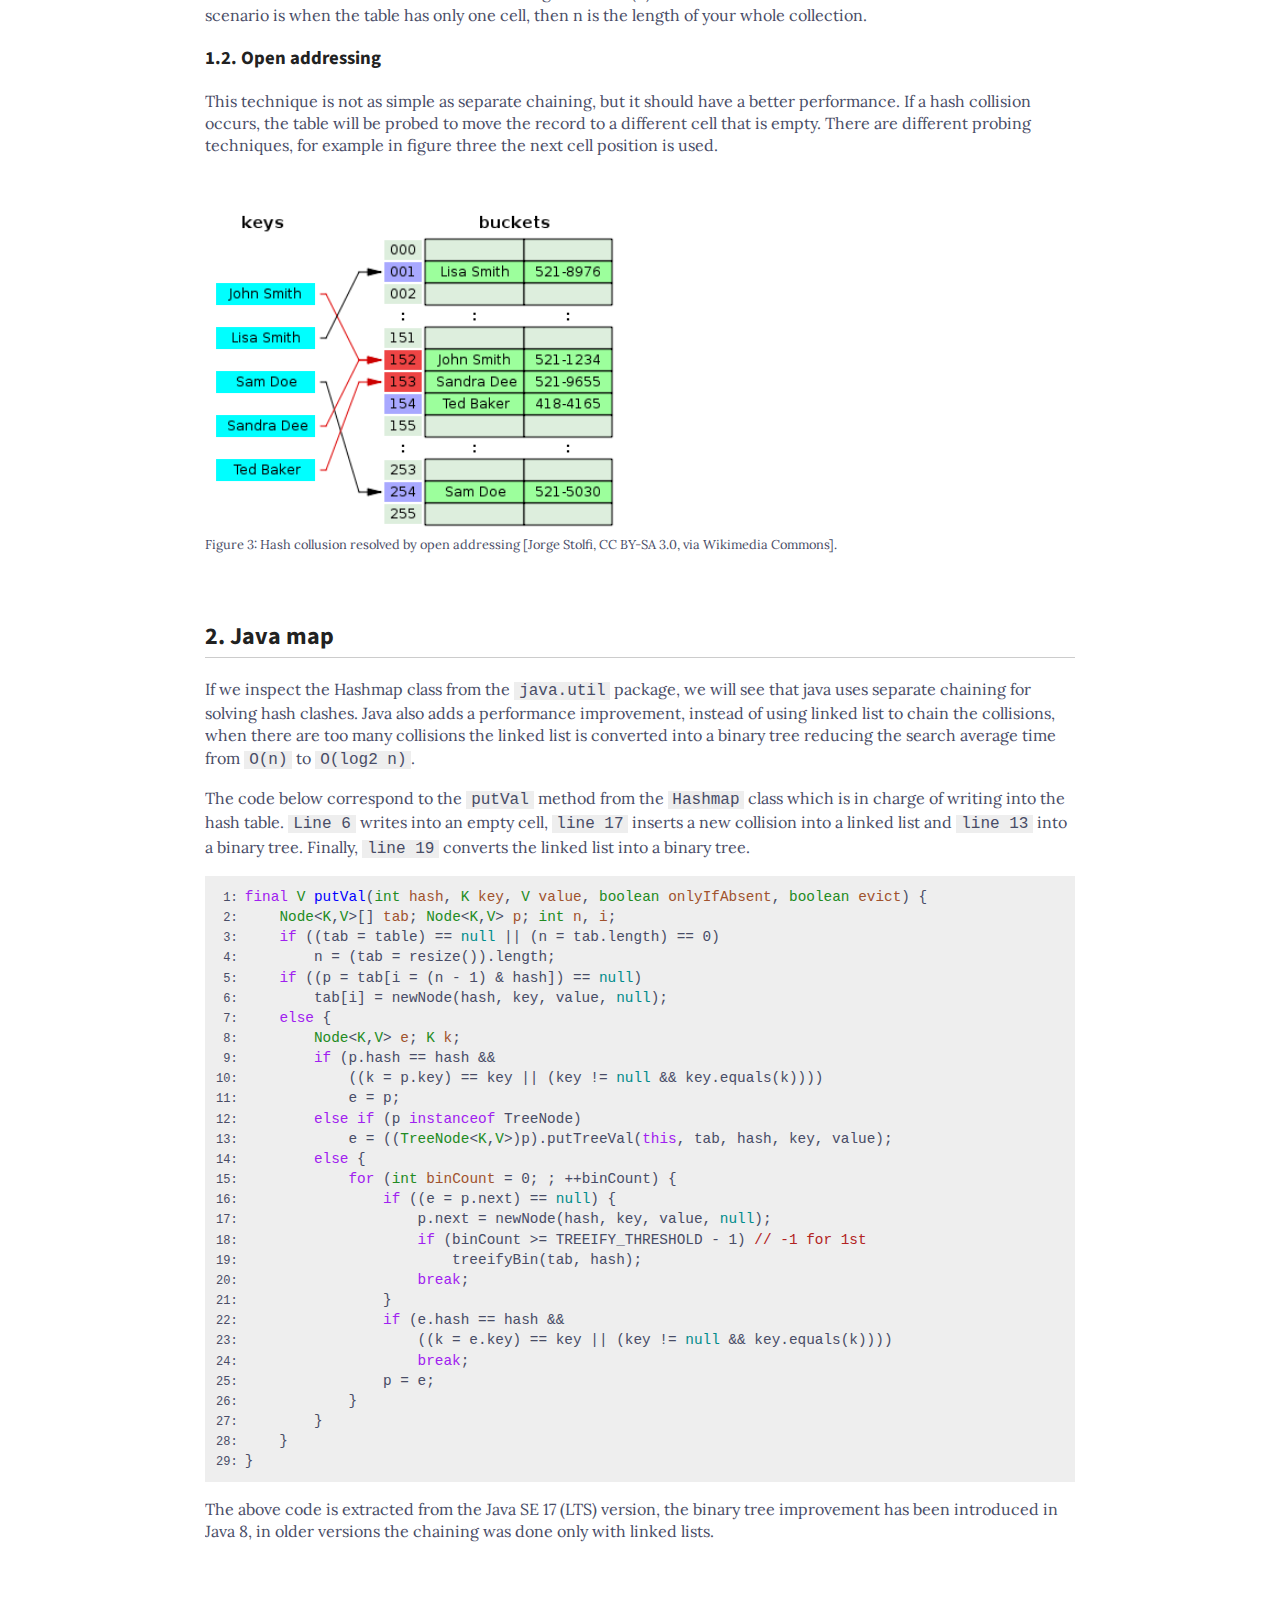
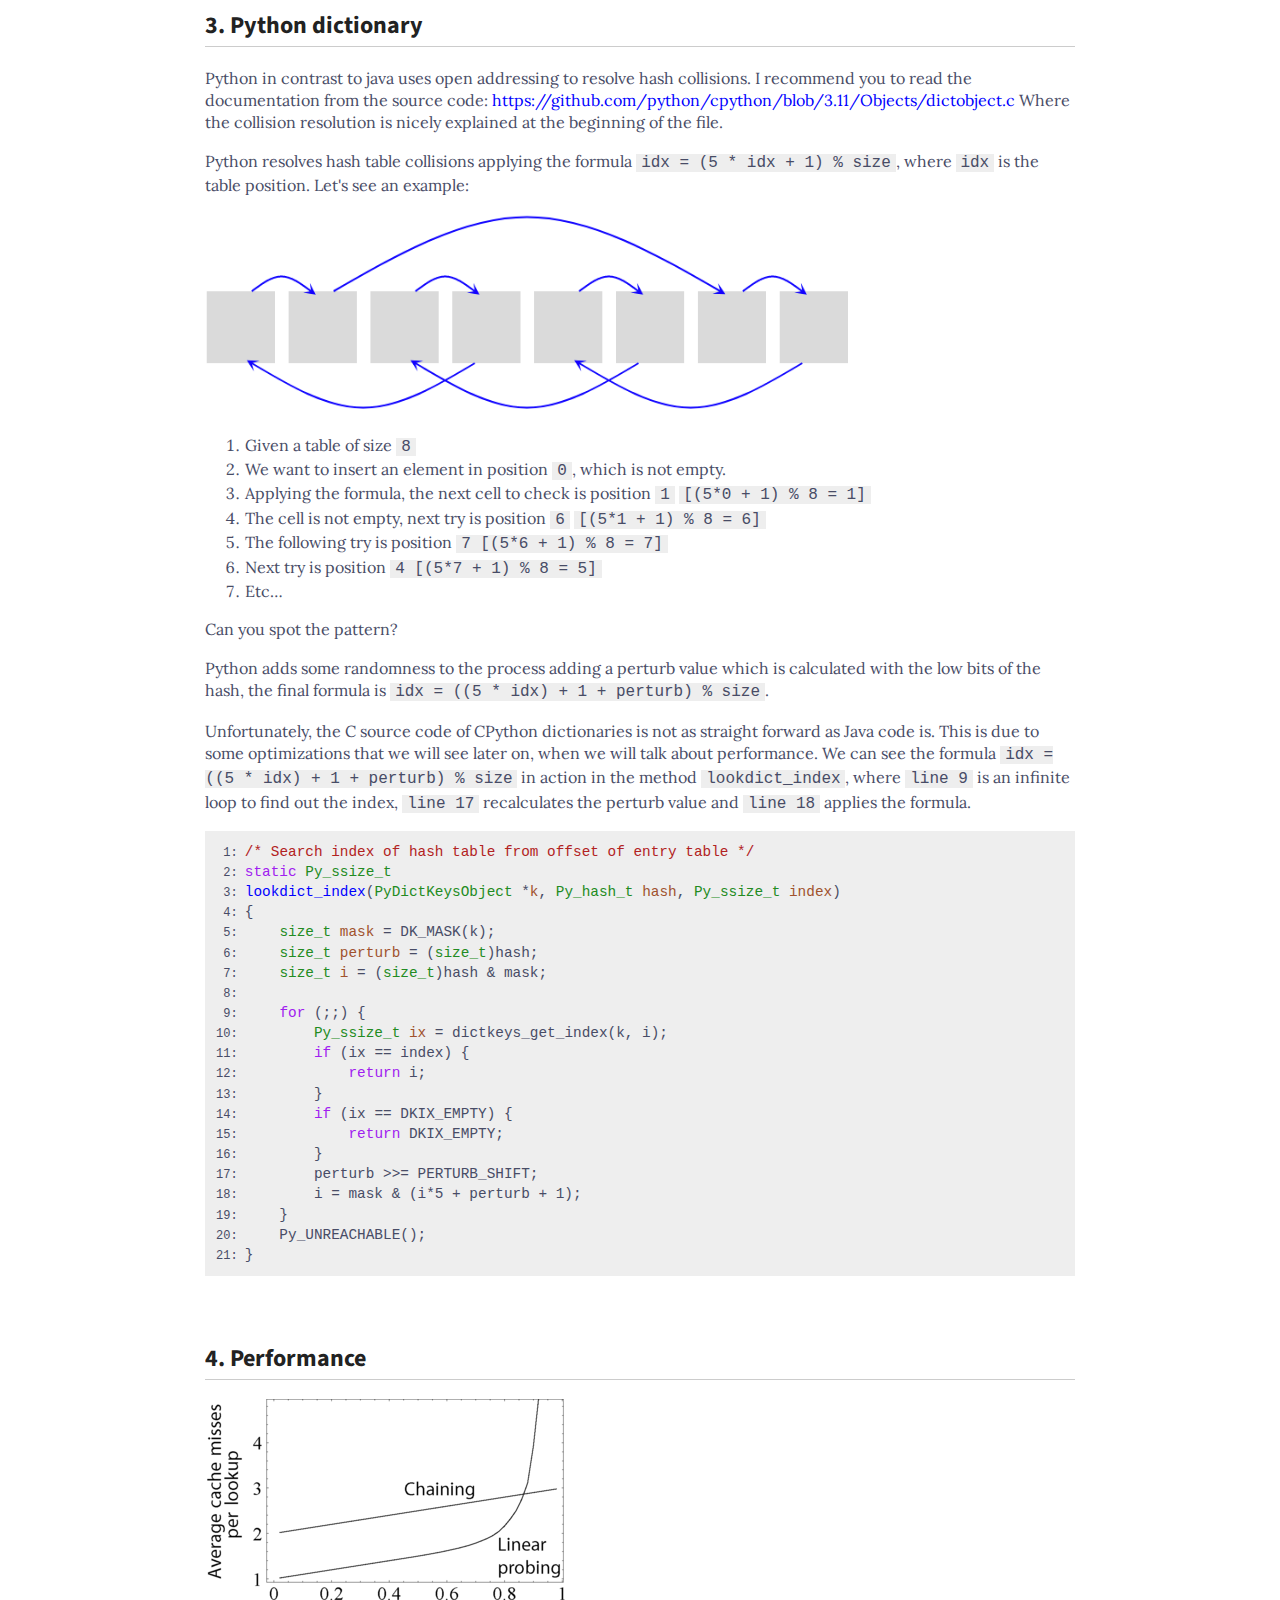
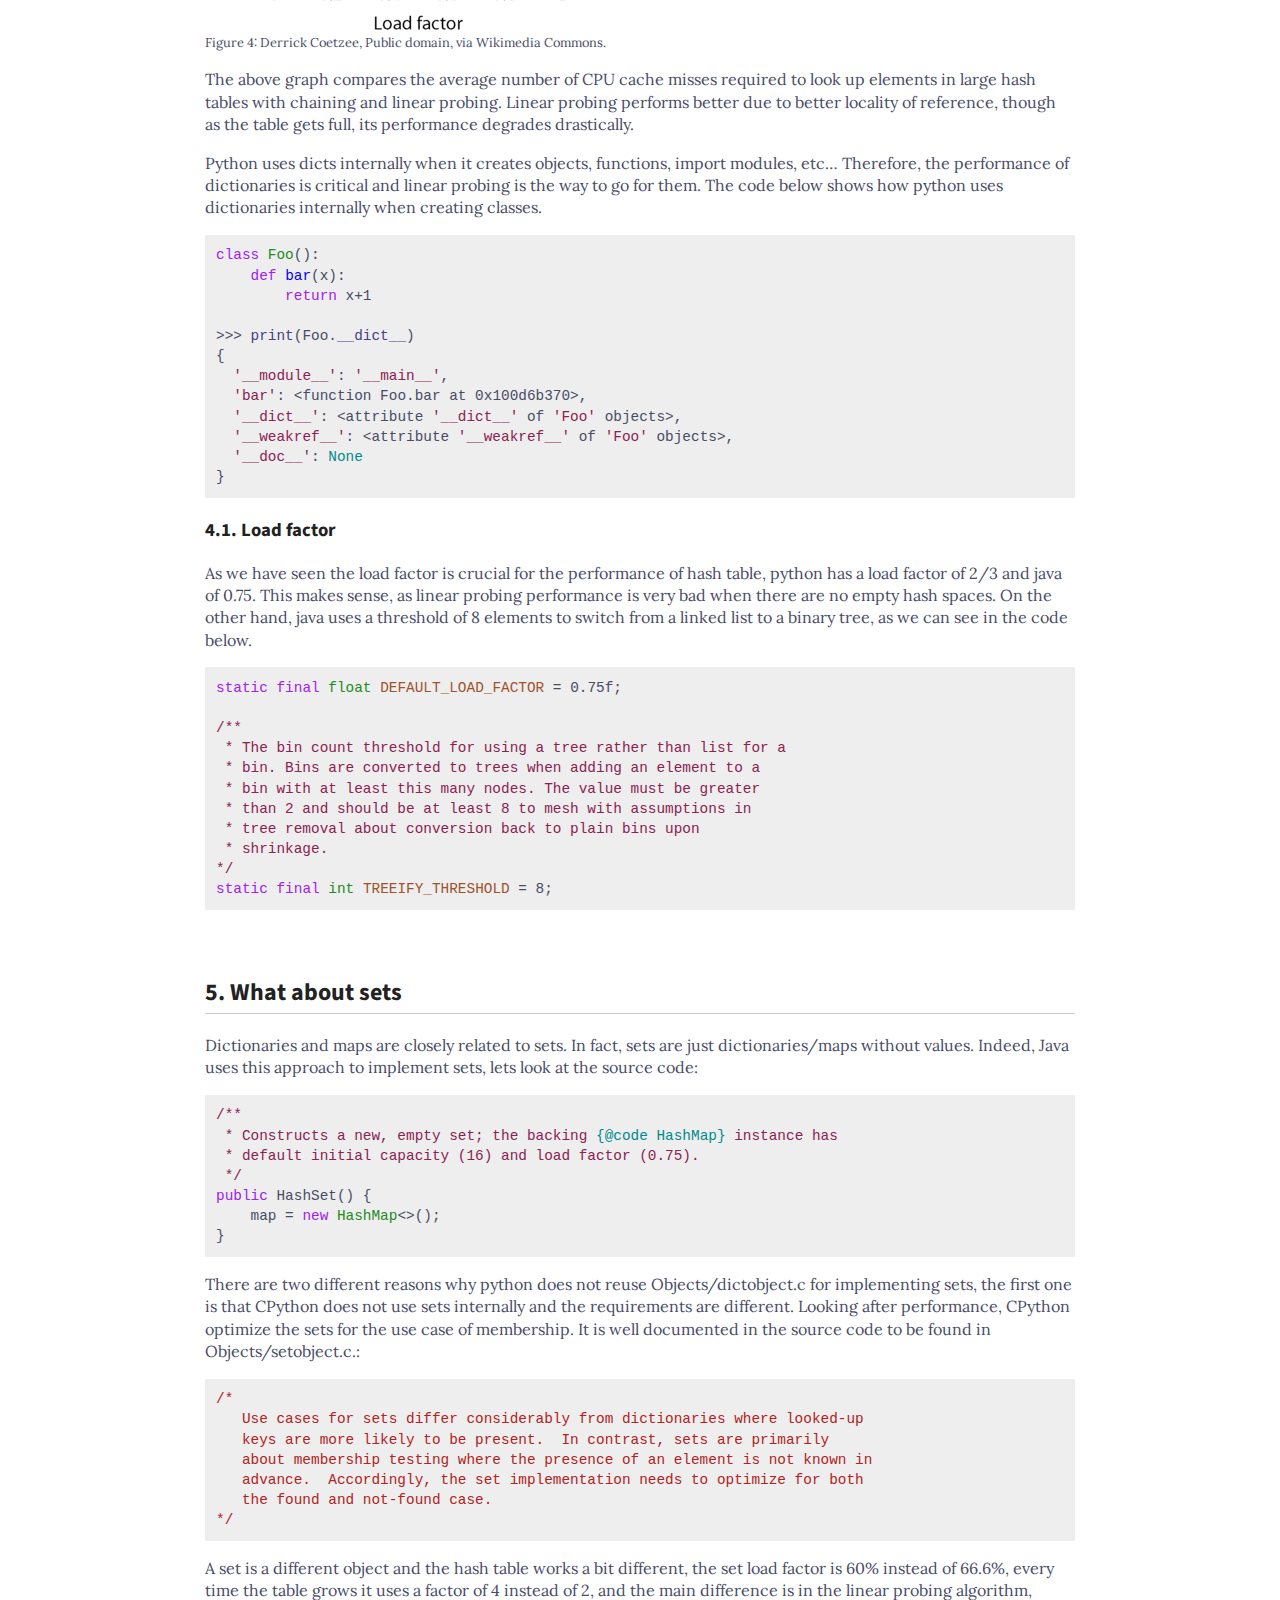
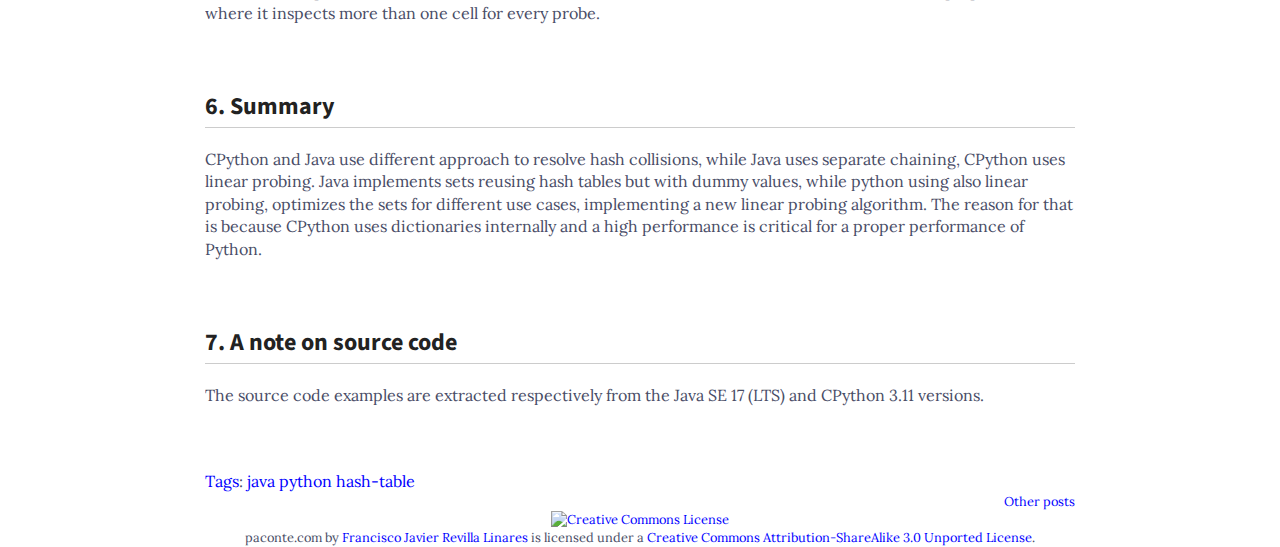
==== commit 7fa18442: "Getting ready to publish builder pattern post." ====
--- a/2023-02-02-comparing-java-map-and-python-dictionary.html
+++ b/2023-02-02-comparing-java-map-and-python-dictionary.html
@@ -7,7 +7,7 @@
       type="application/rss+xml"
       href="https://paconte.com/rss.xml"
       title="RSS feed for https://paconte.com/">
-<title>Comparing java map and python dict</title>
+<title>Comparing Java map and Python dict</title>
 <meta name="author" content="Francisco Javier Revilla Linares">
 <meta name="referrer" content="no-referrer">
 <meta name="viewport" content="initial-scale=1,width=device-width,minimum-scale=1">
@@ -24,27 +24,27 @@
 <br>
 <br></div>
 <div id="content">
-<div class="post-date">02 Feb 2023</div><h1 class="post-title"><a href="https://paconte.com/2023-02-02-comparing-java-map-and-python-dictionary.html">Comparing java map and python dict</a></h1>
+<div class="post-date">02 Feb 2023</div><h1 class="post-title"><a href="https://paconte.com/2023-02-02-comparing-java-map-and-python-dictionary.html">Comparing Java map and Python dict</a></h1>
 <nav id="table-of-contents" role="doc-toc">
 <h2>Table of Contents</h2>
 <div id="text-table-of-contents" role="doc-toc">
 <ul>
-<li><a href="#org8d18367">1. Hash collisions</a>
+<li><a href="#org70df295">1. Hash collisions</a>
 <ul>
-<li><a href="#orgeb24349">1.1. Separate chaining</a></li>
-<li><a href="#org7d9d505">1.2. Open addressing</a></li>
+<li><a href="#org1ce7519">1.1. Separate chaining</a></li>
+<li><a href="#org8ba4c78">1.2. Open addressing</a></li>
 </ul>
 </li>
-<li><a href="#orgb540661">2. Java map</a></li>
-<li><a href="#orgffb9a43">3. Python dictionary</a></li>
-<li><a href="#org7fec450">4. Performance</a>
+<li><a href="#orgf114c71">2. Java map</a></li>
+<li><a href="#org7e0e4db">3. Python dictionary</a></li>
+<li><a href="#org5642fd6">4. Performance</a>
 <ul>
-<li><a href="#org183f72b">4.1. Load factor</a></li>
+<li><a href="#orgb3240c8">4.1. Load factor</a></li>
 </ul>
 </li>
-<li><a href="#orgb569bdc">5. What about sets</a></li>
-<li><a href="#org23e3da2">6. Summary</a></li>
-<li><a href="#org6f526eb">7. A note on source code</a></li>
+<li><a href="#org80655b3">5. What about sets</a></li>
+<li><a href="#orgb374ad8">6. Summary</a></li>
+<li><a href="#org1a98dad">7. A note on source code</a></li>
 </ul>
 </div>
 </nav>
@@ -55,11 +55,11 @@
 </p>
 
 <p>
-Both data structures, java maps and python dictionaries, are implemented
-using hash tables. One of the most important feature of hash tables is 
-that the average search complexity is O(1). Hash tables turn out to be on
-average more efficient than search trees or any other table lookup
-structure. For this reason, they are widely used in computer science.<br>
+Java maps and Python dictionaries are both implemented using hash tables,
+which are highly efficient data structures for storing and retrieving
+key-value pairs. Hash tables have an average search complexity of O(1),
+making them more efficient than search trees or other table lookup
+structures. For this reason, they are widely used in computer science.<br>
 </p>
 
 <p>
@@ -69,15 +69,15 @@
 </p>
 
 
-<figure id="org9284dd5">
+<figure id="org73f6ec6">
 <img src="./images/comparing-java-map-python-dict/hash_table_example_630x460px.svg.png" alt="hash_table_example_630x460px.svg.png" width="567px" height="414px">
 
 <figcaption><span class="figure-number">Figure 1: </span>A small phone book as a hash table [Jorge Stolfi, CC BY-SA 3.0, via Wikimedia Commons].</figcaption>
 </figure>
 
 
-<div id="outline-container-org8d18367" class="outline-2">
-<h2 id="org8d18367"><span class="section-number-2">1.</span> Hash collisions</h2>
+<div id="outline-container-org70df295" class="outline-2">
+<h2 id="org70df295"><span class="section-number-2">1.</span> Hash collisions</h2>
 <div class="outline-text-2" id="text-1">
 <p>
 Java maps and python dictionaries implementations differs from each
@@ -88,11 +88,11 @@
 </p>
 </div>
 
-<div id="outline-container-orgeb24349" class="outline-3">
-<h3 id="orgeb24349"><span class="section-number-3">1.1.</span> Separate chaining</h3>
+<div id="outline-container-org1ce7519" class="outline-3">
+<h3 id="org1ce7519"><span class="section-number-3">1.1.</span> Separate chaining</h3>
 <div class="outline-text-3" id="text-1-1">
 
-<figure id="org6eb16a6">
+<figure id="org4cdca4a">
 <img src="./images/comparing-java-map-python-dict/hash_table_chaining_450x310px.svg.png" alt="hash_table_chaining_450x310px.svg.png" width="495px" height="341px">
 
 <figcaption><span class="figure-number">Figure 2: </span>Hash collision resolved by separate chaining [Jorge Stolfi, CC BY-SA 3.0, via Wikimedia Commons].</figcaption>
@@ -108,8 +108,8 @@
 </div>
 </div>
 
-<div id="outline-container-org7d9d505" class="outline-3">
-<h3 id="org7d9d505"><span class="section-number-3">1.2.</span> Open addressing</h3>
+<div id="outline-container-org8ba4c78" class="outline-3">
+<h3 id="org8ba4c78"><span class="section-number-3">1.2.</span> Open addressing</h3>
 <div class="outline-text-3" id="text-1-2">
 <p>
 This technique is not as simple as separate chaining, but it should have a
@@ -119,7 +119,7 @@
 </p>
 
 
-<figure id="orge986632">
+<figure id="org0f0d31f">
 <img src="./images/comparing-java-map-python-dict/hash_table_open_addressing_380x330px.svg.png" alt="hash_table_open_addressing_380x330px.svg.png" width="418px" height="363px">
 
 <figcaption><span class="figure-number">Figure 3: </span>Hash collusion resolved by open addressing [Jorge Stolfi, CC BY-SA 3.0, via Wikimedia Commons].</figcaption>
@@ -129,8 +129,8 @@
 </div>
 
 
-<div id="outline-container-orgb540661" class="outline-2">
-<h2 id="orgb540661"><span class="section-number-2">2.</span> Java map</h2>
+<div id="outline-container-orgf114c71" class="outline-2">
+<h2 id="orgf114c71"><span class="section-number-2">2.</span> Java map</h2>
 <div class="outline-text-2" id="text-2">
 <p>
 If we inspect the Hashmap class from the <code>java.util</code> package, we will see
@@ -192,8 +192,8 @@
 </div>
 
 
-<div id="outline-container-orgffb9a43" class="outline-2">
-<h2 id="orgffb9a43"><span class="section-number-2">3.</span> Python dictionary</h2>
+<div id="outline-container-org7e0e4db" class="outline-2">
+<h2 id="org7e0e4db"><span class="section-number-2">3.</span> Python dictionary</h2>
 <div class="outline-text-2" id="text-3">
 <p>
 Python in contrast to java uses open addressing to resolve hash collisions.
@@ -210,7 +210,7 @@
 </p>
 
 
-<figure id="org8027142">
+<figure id="orgf20b96d">
 <img src="./images/comparing-java-map-python-dict/python_open_chaining_formula_720x228px.png" alt="python_open_chaining_formula_720x228px.png" width="648px" height="205px">
 
 </figure>
@@ -274,11 +274,11 @@
 </div>
 </div>
 
-<div id="outline-container-org7fec450" class="outline-2">
-<h2 id="org7fec450"><span class="section-number-2">4.</span> Performance</h2>
+<div id="outline-container-org5642fd6" class="outline-2">
+<h2 id="org5642fd6"><span class="section-number-2">4.</span> Performance</h2>
 <div class="outline-text-2" id="text-4">
 
-<figure id="orga9baba5">
+<figure id="org3791d3c">
 <img src="./images/comparing-java-map-python-dict/hash_table_average_insertion_time_362x235px.png" alt="hash_table_average_insertion_time_362x235px.png" width="362px" height="235px">
 
 <figcaption><span class="figure-number">Figure 4: </span>Derrick Coetzee, Public domain, via Wikimedia Commons.</figcaption>
@@ -318,8 +318,8 @@
 </div>
 
 
-<div id="outline-container-org183f72b" class="outline-3">
-<h3 id="org183f72b"><span class="section-number-3">4.1.</span> Load factor</h3>
+<div id="outline-container-orgb3240c8" class="outline-3">
+<h3 id="orgb3240c8"><span class="section-number-3">4.1.</span> Load factor</h3>
 <div class="outline-text-3" id="text-4-1">
 <p>
 As we have seen the load factor is crucial for the performance of hash table,
@@ -348,8 +348,8 @@
 </div>
 
 
-<div id="outline-container-orgb569bdc" class="outline-2">
-<h2 id="orgb569bdc"><span class="section-number-2">5.</span> What about sets</h2>
+<div id="outline-container-org80655b3" class="outline-2">
+<h2 id="org80655b3"><span class="section-number-2">5.</span> What about sets</h2>
 <div class="outline-text-2" id="text-5">
 <p>
 Dictionaries and maps are closely related to sets. In fact, sets are just
@@ -398,8 +398,8 @@
 </div>
 </div>
 
-<div id="outline-container-org23e3da2" class="outline-2">
-<h2 id="org23e3da2"><span class="section-number-2">6.</span> Summary</h2>
+<div id="outline-container-orgb374ad8" class="outline-2">
+<h2 id="orgb374ad8"><span class="section-number-2">6.</span> Summary</h2>
 <div class="outline-text-2" id="text-6">
 <p>
 CPython and Java use different approach to resolve hash collisions,
@@ -413,8 +413,8 @@
 </div>
 </div>
 
-<div id="outline-container-org6f526eb" class="outline-2">
-<h2 id="org6f526eb"><span class="section-number-2">7.</span> A note on source code</h2>
+<div id="outline-container-org1a98dad" class="outline-2">
+<h2 id="org1a98dad"><span class="section-number-2">7.</span> A note on source code</h2>
 <div class="outline-text-2" id="text-7">
 <p>
 The source code examples are extracted respectively from the Java SE 17
